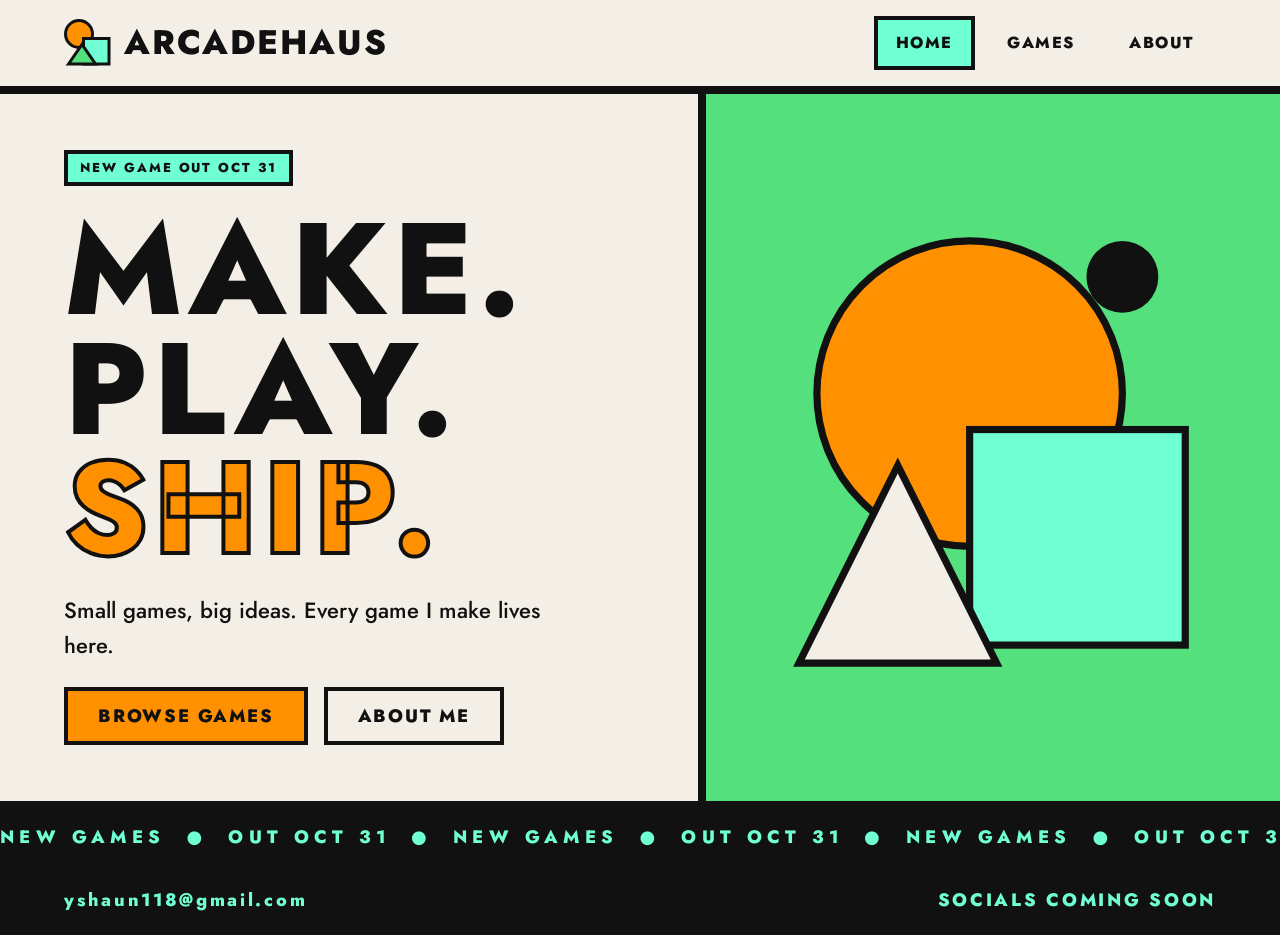
==== index.html @ 1e021d47 "Add files via upload" ====
<!doctype html><html lang="en"><head><meta charset="utf-8"><meta name="viewport" content="width=device-width,initial-scale=1"><title>ARCADEHAUS | Browser games by YOUNGSHAUN</title><meta name="description" content="ARCADEHAUS is home to games made by YOUNGSHAUN, a computer engineering student. Play Swing City, a pixel-art swinging simulator built in Python."><link rel="icon" href="img/logo.svg" type="image/svg+xml"><link rel="stylesheet" href="https://fonts.googleapis.com/css2?family=Jost:wght@500;800&display=swap"><link rel="stylesheet" href="css/style.css"></head><body><header class="top"><a class="logo" href="index.html"><img src="img/logo.svg" alt="" width="48" height="48"><span>ARCADEHAUS</span></a><nav aria-label="Main"><a href="index.html" aria-current="page">HOME</a><a href="games.html">GAMES</a><a href="about.html">ABOUT</a></nav><button class="burger" aria-label="Open menu" aria-expanded="false"><i></i><i></i><i></i></button></header><main><section class="hero"><div><span class="tag" style="background:var(--m)">NEW GAME OUT OCT 31</span><h1>MAKE.<br>PLAY.<br><span>SHIP.</span></h1><p style="max-width:520px;font-size:22px">Small games, big ideas. Every game I make lives here.</p><div style="display:flex;gap:16px;flex-wrap:wrap"><a class="btn" href="games.html">BROWSE GAMES</a><a class="btn alt" href="about.html">ABOUT ME</a></div></div><div class="art"><img src="img/hero.svg" alt="" width="460" height="503"></div></section><div class="ticker" aria-hidden="true"><span>NEW GAMES &nbsp;&#9679;&nbsp; OUT OCT 31 &nbsp;&#9679;&nbsp; NEW GAMES &nbsp;&#9679;&nbsp; OUT OCT 31 &nbsp;&#9679;&nbsp; NEW GAMES &nbsp;&#9679;&nbsp; OUT OCT 31 &nbsp;&#9679;&nbsp; NEW GAMES &nbsp;&#9679;&nbsp; OUT OCT 31 &nbsp;&#9679;&nbsp; NEW GAMES &nbsp;&#9679;&nbsp; OUT OCT 31 &nbsp;&#9679;&nbsp; NEW GAMES &nbsp;&#9679;&nbsp; OUT OCT 31 &nbsp;&#9679;&nbsp; NEW GAMES &nbsp;&#9679;&nbsp; OUT OCT 31 &nbsp;&#9679;&nbsp; NEW GAMES &nbsp;&#9679;&nbsp; OUT OCT 31 &nbsp;&#9679;&nbsp; NEW GAMES &nbsp;&#9679;&nbsp; OUT OCT 31 &nbsp;&#9679;&nbsp; NEW GAMES &nbsp;&#9679;&nbsp; OUT OCT 31 &nbsp;&#9679;&nbsp; </span></div></main><footer><a href="mailto:yshaun118@gmail.com">yshaun118@gmail.com</a><span>SOCIALS COMING SOON</span></footer><script src="js/site.js"></script></body></html>
---- css/style.css ----
/* ARCADEHAUS styles. Change the 5 colors here and the whole site updates. */
:root{--o:#FF9100;--m:#70FFD2;--g:#55E07E;--k:#111;--c:#F4EFE6}
*{box-sizing:border-box}
body{margin:0;background:var(--c);color:var(--k);font:500 18px/1.6 Jost,system-ui,sans-serif}
a{color:inherit;text-decoration:none}
:focus-visible{outline:4px solid var(--k);outline-offset:3px}
h1,h2,h3{font-weight:800;margin:0;line-height:1;letter-spacing:.04em}
p{margin:0}
.top{display:flex;align-items:center;justify-content:space-between;gap:16px;padding:16px 5vw;border-bottom:8px solid var(--k)}
.logo{display:flex;align-items:center;gap:12px;font-weight:800;font-size:clamp(22px,3vw,34px);letter-spacing:.06em}
nav{display:flex;gap:10px}
nav a{padding:10px 18px;font-weight:800;letter-spacing:.1em;font-size:16px;border:4px solid transparent;transition:.15s}
nav a:hover{background:var(--k);color:var(--m)}
nav a[aria-current]{background:var(--m);border-color:var(--k)}
.burger{display:none;width:56px;height:56px;border:4px solid var(--k);background:var(--m);flex-direction:column;justify-content:center;gap:7px;padding:0 12px;cursor:pointer}
.burger i{height:5px;background:var(--k)}
.btn{display:inline-block;background:var(--o);border:4px solid var(--k);padding:16px 30px;font:800 18px/1 Jost,sans-serif;letter-spacing:.1em;transition:.15s;cursor:pointer;color:var(--k)}
.btn:hover{background:var(--m);box-shadow:6px 6px 0 var(--k);transform:translate(-3px,-3px)}
.btn.alt{background:var(--c)}
.btn[aria-disabled]{background:var(--c);cursor:default}
.btn[aria-disabled]:hover{box-shadow:none;transform:none}
.tag{display:inline-block;border:4px solid var(--k);padding:6px 12px;font-weight:800;letter-spacing:.15em;font-size:13px;line-height:1.2}
.tag.dark{background:var(--k);color:var(--c)}
.wrap{padding:48px 5vw}
.hero{display:grid;grid-template-columns:1.2fr 1fr;border-bottom:8px solid var(--k)}
.hero>div:first-child{padding:56px 5vw;display:flex;flex-direction:column;gap:24px;justify-content:center;align-items:flex-start}
.hero h1{font-size:clamp(56px,11vw,130px);line-height:.92}
.hero h1 span{color:var(--o);-webkit-text-stroke:4px var(--k)}
.art{background:var(--g);border-left:8px solid var(--k);display:flex;align-items:center;justify-content:center;overflow:hidden;min-height:320px}
.art img{width:min(100%,460px);height:auto;display:block}
.ticker{background:var(--k);color:var(--m);padding:14px 0;font-weight:800;letter-spacing:.3em;white-space:nowrap;overflow:hidden}
.ticker span{display:inline-block;animation:t 30s linear infinite}
@keyframes t{to{transform:translateX(-50%)}}
@media(prefers-reduced-motion:reduce){.ticker span{animation:none}.btn,.card{transition:none}}
.head{display:flex;flex-wrap:wrap;justify-content:space-between;align-items:flex-end;gap:20px;border-bottom:8px solid var(--k);padding-bottom:24px;margin-bottom:40px}
.head h1{font-size:clamp(44px,8vw,88px)}
.tab{font:800 16px/1 Jost,sans-serif;letter-spacing:.1em;background:none;border:4px solid var(--k);padding:10px 18px;cursor:pointer;color:var(--k);transition:.15s}
.tab:hover{background:var(--k);color:var(--m)}
.tab.on{background:var(--m)}
.grid{display:grid;grid-template-columns:repeat(auto-fit,minmax(280px,1fr));gap:40px}
.card{background:var(--c);border:6px solid var(--k);box-shadow:8px 8px 0 var(--k);display:flex;flex-direction:column;transition:.15s}
a.card:hover{transform:translate(-6px,-6px);box-shadow:14px 14px 0 var(--k)}
.card[hidden]{display:none}
.card.soon{border-style:dashed;box-shadow:none}
.pic{height:220px;border-bottom:6px solid var(--k);display:flex;align-items:center;justify-content:center}
.pic svg{width:70%;height:auto}
.body{padding:24px;display:flex;flex-direction:column;align-items:flex-start;gap:12px;flex:1}
.body h3{font-size:34px}
.cols{display:grid;grid-template-columns:1fr 380px;gap:40px;align-items:start}
.stack{display:flex;flex-direction:column;gap:32px}
.label{font-weight:800;font-size:14px;letter-spacing:.25em;margin-bottom:14px}
.screen{position:relative;border:8px solid var(--k);box-shadow:12px 12px 0 var(--k);background:var(--m);aspect-ratio:780/424;overflow:hidden}
.screen img{width:100%;height:100%;object-fit:cover;display:block}
.screen .btn{position:absolute;left:50%;top:50%;translate:-50% -50%;font-size:clamp(20px,4vw,34px);padding:.6em 1.6em;border-width:6px;box-shadow:8px 8px 0 var(--k)}
.steps{display:grid;grid-template-columns:repeat(auto-fit,minmax(220px,1fr));gap:20px}
.step{border:4px solid var(--k);padding:20px}
.step b{display:inline-block;background:var(--k);color:var(--c);padding:8px 12px;margin-bottom:12px;letter-spacing:.1em}
.step h3{font-size:26px;margin-bottom:8px}
.info{border:6px solid var(--k);box-shadow:8px 8px 0 var(--k)}
.info h2{background:var(--k);color:var(--m);padding:14px 20px;font-size:16px;letter-spacing:.25em}
.info div{display:flex;justify-content:space-between;gap:12px;padding:16px 20px;border-bottom:4px solid var(--k);font-weight:800}
.info div:last-child{border:0}
.crumb{display:flex;align-items:center;gap:12px;font-weight:800;letter-spacing:.1em;margin-bottom:24px}
.crumb a{border:4px solid var(--k);padding:6px 10px}
.crumb a:hover{background:var(--k);color:var(--m)}
.title{display:flex;flex-wrap:wrap;align-items:center;gap:20px 28px;margin-bottom:32px}
.title h1{font-size:clamp(44px,8vw,88px)}
.about{display:grid;grid-template-columns:1fr 440px;border-bottom:8px solid var(--k)}
.about>div:first-child{padding:56px 5vw;display:flex;flex-direction:column;gap:28px;align-items:flex-start}
.about h1{font-size:clamp(48px,8vw,96px)}
.about .lead{font-size:clamp(24px,3vw,34px);font-weight:800;line-height:1.25;max-width:640px}
.about .art img{image-rendering:pixelated;max-width:400px}
footer{background:var(--k);color:var(--m);padding:20px 5vw;display:flex;flex-wrap:wrap;justify-content:space-between;gap:12px;font-weight:800;letter-spacing:.15em}
footer a:hover{color:var(--o)}
.ov{position:fixed;inset:0;z-index:9;background:var(--c);display:flex;flex-direction:column;border:8px solid var(--k)}
.ov[hidden]{display:none}
.ov a{flex:1;display:flex;align-items:center;gap:24px;padding:0 24px;border-bottom:6px solid var(--k);font-size:clamp(36px,10vw,56px);font-weight:800;letter-spacing:.06em}
.ov a:hover{background:var(--o)}
.ov a span{background:var(--m);border:4px solid var(--k);font-size:20px;padding:10px 12px;letter-spacing:0}
.ov .x{align-self:flex-end;margin:12px;width:56px;height:56px;border:4px solid var(--k);background:var(--o);font:800 36px/1 Jost,sans-serif;cursor:pointer}
.ov img{height:22vh;width:100%;object-fit:cover;background:var(--m)}
@media(max-width:900px){.hero,.cols,.about{grid-template-columns:1fr}.art{border-left:0;border-top:8px solid var(--k)}}
@media(max-width:820px){nav{display:none}.burger{display:flex}}
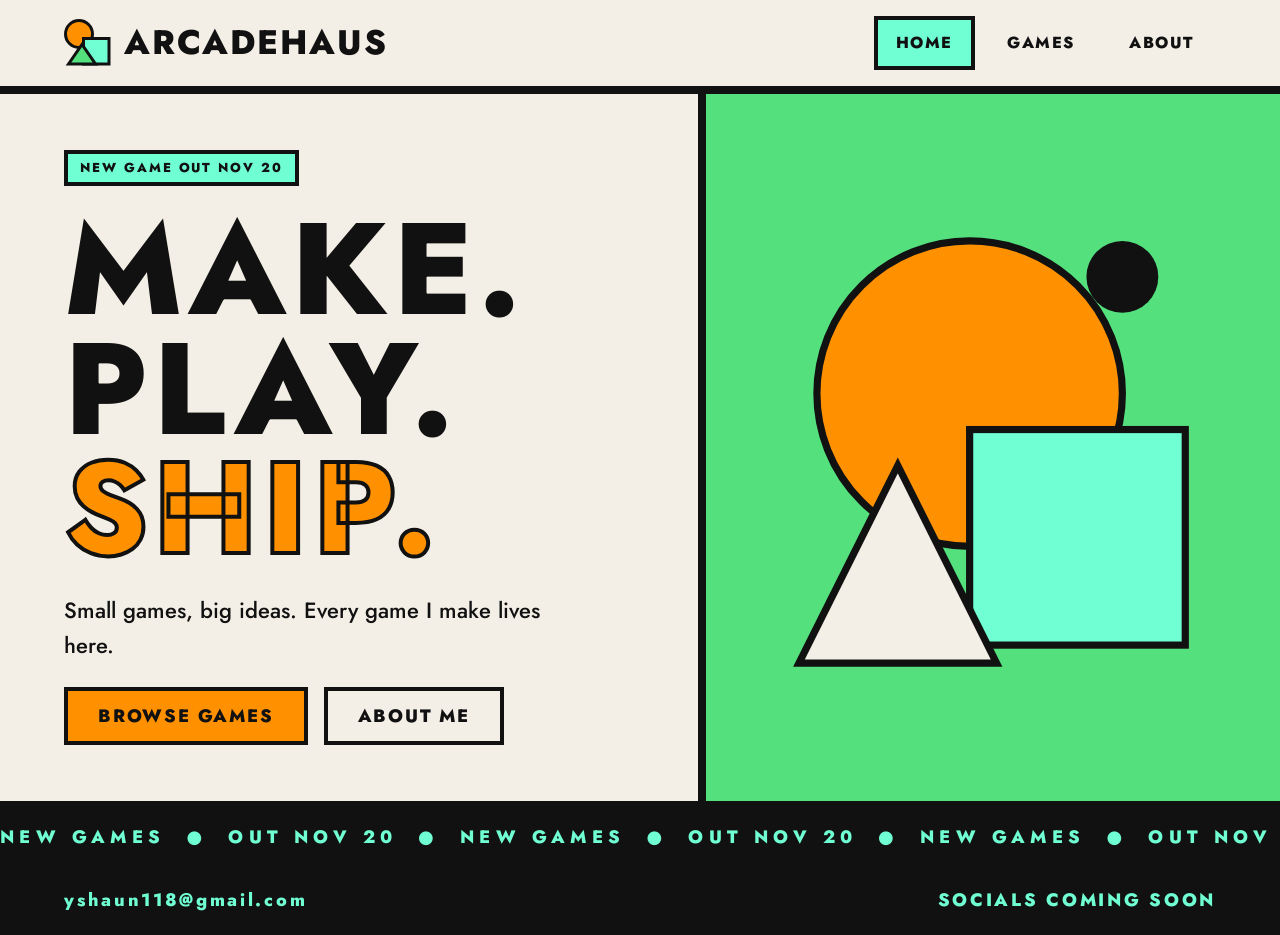
==== commit a9216f0d: "Update index.html" ====
--- a/index.html
+++ b/index.html
@@ -1 +1 @@
-<!doctype html><html lang="en"><head><meta charset="utf-8"><meta name="viewport" content="width=device-width,initial-scale=1"><title>ARCADEHAUS | Browser games by YOUNGSHAUN</title><meta name="description" content="ARCADEHAUS is home to games made by YOUNGSHAUN, a computer engineering student. Play Swing City, a pixel-art swinging simulator built in Python."><link rel="icon" href="img/logo.svg" type="image/svg+xml"><link rel="stylesheet" href="https://fonts.googleapis.com/css2?family=Jost:wght@500;800&display=swap"><link rel="stylesheet" href="css/style.css"></head><body><header class="top"><a class="logo" href="index.html"><img src="img/logo.svg" alt="" width="48" height="48"><span>ARCADEHAUS</span></a><nav aria-label="Main"><a href="index.html" aria-current="page">HOME</a><a href="games.html">GAMES</a><a href="about.html">ABOUT</a></nav><button class="burger" aria-label="Open menu" aria-expanded="false"><i></i><i></i><i></i></button></header><main><section class="hero"><div><span class="tag" style="background:var(--m)">NEW GAME OUT OCT 31</span><h1>MAKE.<br>PLAY.<br><span>SHIP.</span></h1><p style="max-width:520px;font-size:22px">Small games, big ideas. Every game I make lives here.</p><div style="display:flex;gap:16px;flex-wrap:wrap"><a class="btn" href="games.html">BROWSE GAMES</a><a class="btn alt" href="about.html">ABOUT ME</a></div></div><div class="art"><img src="img/hero.svg" alt="" width="460" height="503"></div></section><div class="ticker" aria-hidden="true"><span>NEW GAMES &nbsp;&#9679;&nbsp; OUT OCT 31 &nbsp;&#9679;&nbsp; NEW GAMES &nbsp;&#9679;&nbsp; OUT OCT 31 &nbsp;&#9679;&nbsp; NEW GAMES &nbsp;&#9679;&nbsp; OUT OCT 31 &nbsp;&#9679;&nbsp; NEW GAMES &nbsp;&#9679;&nbsp; OUT OCT 31 &nbsp;&#9679;&nbsp; NEW GAMES &nbsp;&#9679;&nbsp; OUT OCT 31 &nbsp;&#9679;&nbsp; NEW GAMES &nbsp;&#9679;&nbsp; OUT OCT 31 &nbsp;&#9679;&nbsp; NEW GAMES &nbsp;&#9679;&nbsp; OUT OCT 31 &nbsp;&#9679;&nbsp; NEW GAMES &nbsp;&#9679;&nbsp; OUT OCT 31 &nbsp;&#9679;&nbsp; NEW GAMES &nbsp;&#9679;&nbsp; OUT OCT 31 &nbsp;&#9679;&nbsp; NEW GAMES &nbsp;&#9679;&nbsp; OUT OCT 31 &nbsp;&#9679;&nbsp; </span></div></main><footer><a href="mailto:yshaun118@gmail.com">yshaun118@gmail.com</a><span>SOCIALS COMING SOON</span></footer><script src="js/site.js"></script></body></html>+<!doctype html><html lang="en"><head><meta charset="utf-8"><meta name="viewport" content="width=device-width,initial-scale=1"><title>ARCADEHAUS | Browser games by YOUNGSHAUN</title><meta name="description" content="ARCADEHAUS is home to games made by YOUNGSHAUN, a computer engineering student. Play Swing City, a pixel-art swinging simulator, right in your browser."><link rel="icon" href="img/logo.svg" type="image/svg+xml"><link rel="stylesheet" href="https://fonts.googleapis.com/css2?family=Jost:wght@500;800&display=swap"><link rel="stylesheet" href="css/style.css"></head><body><header class="top"><a class="logo" href="index.html"><img src="img/logo.svg" alt="" width="48" height="48"><span>ARCADEHAUS</span></a><nav aria-label="Main"><a href="index.html" aria-current="page">HOME</a><a href="games.html">GAMES</a><a href="about.html">ABOUT</a></nav><button class="burger" aria-label="Open menu" aria-expanded="false"><i></i><i></i><i></i></button></header><main><section class="hero"><div><span class="tag" style="background:var(--m)">NEW GAME OUT NOV 20</span><h1>MAKE.<br>PLAY.<br><span>SHIP.</span></h1><p style="max-width:520px;font-size:22px">Small games, big ideas. Every game I make lives here.</p><div style="display:flex;gap:16px;flex-wrap:wrap"><a class="btn" href="games.html">BROWSE GAMES</a><a class="btn alt" href="about.html">ABOUT ME</a></div></div><div class="art"><img src="img/hero.svg" alt="" width="460" height="503"></div></section><div class="ticker" aria-hidden="true"><span>NEW GAMES &nbsp;&#9679;&nbsp; OUT NOV 20 &nbsp;&#9679;&nbsp; NEW GAMES &nbsp;&#9679;&nbsp; OUT NOV 20 &nbsp;&#9679;&nbsp; NEW GAMES &nbsp;&#9679;&nbsp; OUT NOV 20 &nbsp;&#9679;&nbsp; NEW GAMES &nbsp;&#9679;&nbsp; OUT NOV 20 &nbsp;&#9679;&nbsp; NEW GAMES &nbsp;&#9679;&nbsp; OUT NOV 20 &nbsp;&#9679;&nbsp; NEW GAMES &nbsp;&#9679;&nbsp; OUT NOV 20 &nbsp;&#9679;&nbsp; NEW GAMES &nbsp;&#9679;&nbsp; OUT NOV 20 &nbsp;&#9679;&nbsp; NEW GAMES &nbsp;&#9679;&nbsp; OUT NOV 20 &nbsp;&#9679;&nbsp; NEW GAMES &nbsp;&#9679;&nbsp; OUT NOV 20 &nbsp;&#9679;&nbsp; NEW GAMES &nbsp;&#9679;&nbsp; OUT NOV 20 &nbsp;&#9679;&nbsp; </span></div></main><footer><a href="mailto:yshaun118@gmail.com">yshaun118@gmail.com</a><span>SOCIALS COMING SOON</span></footer><script src="js/site.js"></script></body></html>
